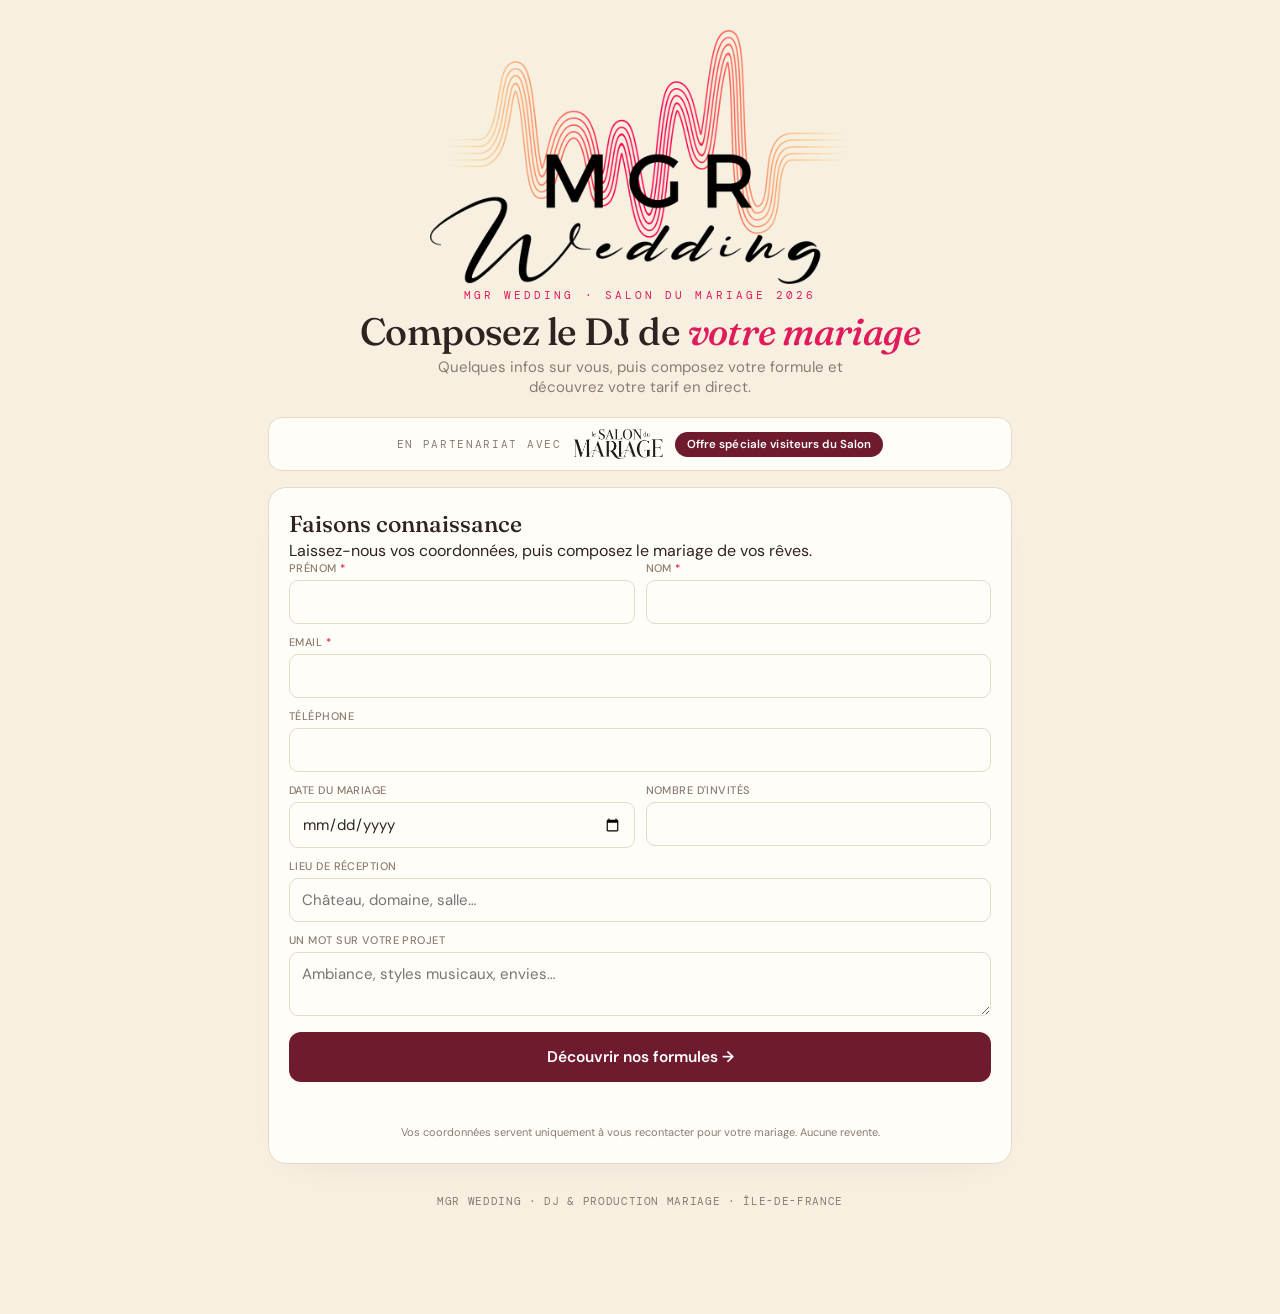
==== salon-du-mariage/index.html @ b14baef6 "Salon du Mariage : page configurateur fantome + fonction lead (Resend) - salon-du-mariage/index.html" ====
<!DOCTYPE html>
<html lang="fr">
<head>
<meta charset="UTF-8">
<meta name="viewport" content="width=device-width, initial-scale=1.0">
<title>MGR Wedding · Composez votre mariage</title>
<link rel="preconnect" href="https://fonts.googleapis.com">
<link rel="preconnect" href="https://fonts.gstatic.com" crossorigin>
<link href="https://fonts.googleapis.com/css2?family=Fraunces:ital,opsz,wght@0,9..144,400;0,9..144,500;0,9..144,600;1,9..144,400&family=DM+Sans:wght@400;500;600&family=DM+Mono:wght@400;500&display=swap" rel="stylesheet">
<style>
  :root{
    --cream:#F7F0E1;
    --cream-2:#FCF7EC;
    --card:#FFFDF8;
    --ink:#2E2320;
    --ink-soft:#8C7B70;
    --line:#E7DAC4;
    --line-soft:#EFE6D5;
    --rose:#E11A5B;       /* magenta du logo */
    --bordeaux:#6E1B2E;   /* bordeaux MGR — boutons */
    --bordeaux-deep:#561321;
    --coral:#F0617A;
    --peach:#F2C79E;
    --rose-soft:#FBE3EC;
    --shadow:rgba(46,35,32,.13);
  }
  *{box-sizing:border-box;margin:0;padding:0}
  html,body{background:var(--cream);color:var(--ink);font-family:"DM Sans",sans-serif;-webkit-font-smoothing:antialiased}
  body{padding-bottom:96px}
  .wrap{max-width:780px;margin:0 auto;padding:0 18px}
  .mono{font-family:"DM Mono",monospace}

  /* HEADER */
  header{text-align:center;padding:30px 18px 6px}
  header img{width:min(78%,420px);height:auto;display:block;margin:0 auto 2px}
  .eyebrow{font-family:"DM Mono",monospace;font-size:11px;letter-spacing:.28em;text-transform:uppercase;color:var(--rose);margin-top:4px}
  h1{font-family:"Fraunces",serif;font-weight:500;font-size:clamp(27px,7vw,38px);line-height:1.04;letter-spacing:-.015em;margin:10px 0 6px}
  h1 em{font-style:italic;color:var(--rose)}
  .lead{color:var(--ink-soft);font-size:15px;max-width:460px;margin:0 auto 8px}

  /* CURSEUR HERO */
  .stage{background:linear-gradient(180deg,var(--cream-2),var(--card));border:1px solid var(--line);border-radius:22px;
    padding:26px 22px 24px;margin-top:18px;box-shadow:0 18px 40px -28px var(--shadow);text-align:center;position:relative;overflow:hidden}
  .fname{font-family:"Fraunces",serif;font-weight:500;font-size:clamp(24px,6vw,32px);letter-spacing:-.01em;transition:opacity .2s}
  .ftag{color:var(--ink-soft);font-size:13.5px;margin:4px auto 16px;max-width:430px;min-height:34px}
  .price{font-family:"Fraunces",serif;font-weight:500;font-size:clamp(46px,15vw,72px);line-height:1;letter-spacing:-.02em;color:var(--rose)}
  .price small{font-size:.34em;color:var(--ink-soft);font-weight:400;letter-spacing:0}
  .price .ttc{display:block;font-family:"DM Mono",monospace;font-size:11px;letter-spacing:.2em;color:var(--ink-soft);text-transform:uppercase;margin-top:6px}

  .slider-block{margin:22px 4px 4px}
  input[type=range]{-webkit-appearance:none;appearance:none;width:100%;height:6px;border-radius:6px;
    background:linear-gradient(90deg,var(--peach),var(--coral),var(--rose));outline:none}
  input[type=range]::-webkit-slider-thumb{-webkit-appearance:none;appearance:none;width:30px;height:30px;border-radius:50%;
    background:#fff;border:3px solid var(--rose);box-shadow:0 4px 12px -3px var(--shadow);cursor:pointer}
  input[type=range]::-moz-range-thumb{width:30px;height:30px;border-radius:50%;background:#fff;border:3px solid var(--rose);cursor:pointer}
  .ticks{display:flex;justify-content:space-between;margin-top:12px;gap:4px}
  .ticks span{flex:1;font-size:10.5px;color:var(--ink-soft);text-align:center;cursor:pointer;line-height:1.2;transition:color .2s}
  .ticks span.on{color:var(--rose);font-weight:600}
  .hint-slide{font-family:"DM Mono",monospace;font-size:11px;color:var(--ink-soft);letter-spacing:.04em;margin-top:14px}

  /* INCLUS */
  .inclus{margin-top:18px;text-align:left}
  .inclus h3{font-family:"DM Mono",monospace;font-size:11px;letter-spacing:.16em;text-transform:uppercase;color:var(--ink-soft);margin-bottom:9px}
  .chips{display:flex;flex-wrap:wrap;gap:7px}
  .chip{font-size:12.5px;background:var(--rose-soft);color:#9e1142;border-radius:20px;padding:6px 12px;line-height:1.2}
  .chip::before{content:"✓ ";color:var(--rose)}

  /* NUDGE */
  .nudge{display:none;margin-top:16px;background:#fff;border:1px solid var(--coral);border-left:4px solid var(--rose);
    border-radius:12px;padding:13px 15px;text-align:left;font-size:13.5px;color:var(--ink)}
  .nudge.show{display:block}
  .nudge b{color:var(--rose)}
  .nudge button{margin-top:9px;font-family:"DM Sans";font-size:12.5px;font-weight:600;background:var(--bordeaux);color:#fff;border:none;border-radius:8px;padding:8px 14px;cursor:pointer}

  /* OPTIONS */
  .sec{margin-top:30px}
  .sec-h{display:flex;align-items:baseline;justify-content:space-between;margin-bottom:6px}
  .sec-h h2{font-family:"Fraunces",serif;font-weight:500;font-size:21px}
  .sec-h .sub{font-size:12.5px;color:var(--ink-soft)}
  .cat{font-family:"DM Mono",monospace;font-size:11px;letter-spacing:.16em;text-transform:uppercase;color:var(--rose);margin:20px 2px 10px}
  .opt{display:flex;align-items:center;gap:13px;background:var(--card);border:1px solid var(--line-soft);border-radius:13px;
    padding:13px 15px;margin-bottom:8px;cursor:pointer;transition:border-color .15s,background .15s}
  .opt:hover{border-color:var(--coral)}
  .opt.sel{border-color:var(--rose);background:#fffaf7}
  .opt.inc{cursor:default;opacity:.72;background:var(--cream-2)}
  .opt .box{flex:0 0 auto;width:22px;height:22px;border-radius:7px;border:1.5px solid var(--line);background:#fff;
    display:flex;align-items:center;justify-content:center;font-size:13px;color:#fff;transition:.15s}
  .opt.sel .box{background:var(--rose);border-color:var(--rose)}
  .opt.inc .box{background:var(--peach);border-color:var(--peach)}
  .opt .txt{flex:1;min-width:0}
  .opt .nm{font-size:14.5px;font-weight:500;line-height:1.25}
  .opt .ds{font-size:12px;color:var(--ink-soft);margin-top:2px}
  .opt .pr{font-family:"DM Mono",monospace;font-size:14px;color:var(--ink);white-space:nowrap}
  .opt.inc .pr{color:var(--ink-soft);font-size:11px;text-transform:uppercase;letter-spacing:.08em}
  .opt .pr.devis{font-size:11px;color:var(--rose);text-transform:uppercase;letter-spacing:.06em}

  /* STICKY TOTAL */
  .bar{position:fixed;left:0;right:0;bottom:0;background:rgba(255,253,248,.96);backdrop-filter:blur(8px);
    border-top:1px solid var(--line);padding:11px 18px;z-index:40}
  .bar .in{max-width:780px;margin:0 auto;display:flex;align-items:center;justify-content:space-between;gap:14px}
  .bar .lab{font-size:11px;color:var(--ink-soft);text-transform:uppercase;letter-spacing:.08em}
  .bar .tot{font-family:"Fraunces",serif;font-size:27px;font-weight:500;color:var(--rose);line-height:1}
  .bar .tot small{font-size:.42em;color:var(--ink-soft);font-weight:400}
  .cta{font-family:"DM Sans";font-weight:600;font-size:15px;background:var(--bordeaux);color:#fff;border:none;
    border-radius:12px;padding:14px 20px;cursor:pointer;white-space:nowrap;transition:transform .1s}
  .cta:active{transform:scale(.97)}
  #send{white-space:normal;line-height:1.15;text-align:center;max-width:54%;padding:11px 16px;font-size:14px}

  /* MODAL FORM */
  .modal{position:fixed;inset:0;background:rgba(46,35,32,.55);backdrop-filter:blur(3px);z-index:60;
    display:none;align-items:flex-end;justify-content:center;padding:0}
  .modal.show{display:flex}
  .sheet{background:var(--cream);width:100%;max-width:560px;max-height:94vh;overflow-y:auto;
    border-radius:22px 22px 0 0;padding:24px 22px 30px;animation:up .28s cubic-bezier(.2,.7,.2,1)}
  @keyframes up{from{transform:translateY(40px);opacity:.6}to{transform:translateY(0);opacity:1}}
  .sheet .x{float:right;font-size:22px;color:var(--ink-soft);cursor:pointer;line-height:1;border:none;background:none}
  .sheet h2{font-family:"Fraunces",serif;font-weight:500;font-size:23px;margin-bottom:2px}
  .sheet .sh-sub{font-size:13.5px;color:var(--ink-soft);margin-bottom:16px}
  .recap{background:var(--card);border:1px solid var(--line);border-radius:12px;padding:13px 15px;margin-bottom:18px;font-size:13.5px}
  .recap .l{display:flex;justify-content:space-between;padding:3px 0;color:var(--ink-soft)}
  .recap .l b{color:var(--ink);font-family:"DM Mono",monospace}
  .recap .grand{border-top:1px solid var(--line);margin-top:7px;padding-top:9px;font-size:16px}
  .recap .grand b{color:var(--rose);font-size:18px}
  .fgrid{display:grid;grid-template-columns:1fr 1fr;gap:11px}
  .f{display:flex;flex-direction:column;gap:5px}
  .f.full{grid-column:1/-1}
  .f label{font-size:11px;letter-spacing:.04em;color:var(--ink-soft);text-transform:uppercase;font-weight:500}
  .f input,.f textarea{font-family:"DM Sans";font-size:15px;color:var(--ink);background:var(--card);
    border:1px solid var(--line);border-radius:9px;padding:11px 12px;width:100%}
  .f input:focus,.f textarea:focus{outline:2px solid var(--rose);outline-offset:1px;border-color:var(--rose)}
  .f .req{color:var(--rose)}
  .submit{font-family:"DM Sans";font-weight:600;font-size:15.5px;background:var(--bordeaux);color:#fff;border:none;
    border-radius:12px;padding:15px;width:100%;margin-top:16px;cursor:pointer}
  .submit:disabled{opacity:.6}
  .ok{text-align:center;padding:34px 10px}
  .ok .big{font-family:"Fraunces",serif;font-size:26px;color:var(--rose);margin-bottom:8px}
  .ok p{color:var(--ink-soft);font-size:14.5px;max-width:380px;margin:0 auto}
  .err{color:var(--rose);font-size:13px;margin-top:10px;text-align:center;min-height:18px}
  .legal{font-size:11px;color:var(--ink-soft);margin-top:14px;text-align:center;line-height:1.5}
  footer{text-align:center;padding:30px 18px 10px;font-family:"DM Mono",monospace;font-size:11px;letter-spacing:.06em;color:var(--ink-soft)}
  /* PARTENARIAT SALON */
  .partner{display:flex;align-items:center;justify-content:center;gap:12px;flex-wrap:wrap;
    margin-top:6px;padding:11px 16px;background:var(--card);border:1px solid var(--line);border-radius:14px}
  .partner .po-txt{font-family:"DM Mono",monospace;font-size:10.5px;letter-spacing:.16em;text-transform:uppercase;color:var(--ink-soft)}
  .partner .po-logo{height:30px;width:auto;display:block}
  .partner .po-badge{font-size:11.5px;font-weight:600;color:#fff;background:var(--bordeaux);border-radius:20px;padding:5px 12px;letter-spacing:.01em}
  .remise-line{display:none;margin-top:8px;font-size:13px}
  .remise-line .strike{text-decoration:line-through;color:var(--ink-soft);font-family:"DM Mono",monospace;margin-right:8px}
  .remise-line .save{color:var(--rose);font-weight:600;background:var(--rose-soft);padding:3px 10px;border-radius:20px;font-size:12px}
  /* ÉTAPE 1 + OVERLAY */
  .form-card{background:var(--card);border:1px solid var(--line);border-radius:18px;padding:22px 20px;margin-top:16px;box-shadow:0 14px 36px -26px var(--shadow)}
  .form-card h2{font-family:"Fraunces",serif;font-weight:500;font-size:23px;margin-bottom:2px}
  .back{background:none;border:none;color:var(--ink-soft);font-family:"DM Sans";font-size:13px;cursor:pointer;padding:10px 0 4px;margin-top:4px}
  .back:hover{color:var(--rose)}
  .overlay{position:fixed;inset:0;background:rgba(46,35,32,.55);backdrop-filter:blur(3px);z-index:60;display:none;align-items:center;justify-content:center;padding:24px}
  .overlay.show{display:flex}
  .ok-card{background:var(--cream);border-radius:20px;padding:32px 26px;max-width:420px;text-align:center;animation:up .28s cubic-bezier(.2,.7,.2,1)}
  .ok-card .big{font-family:"Fraunces",serif;font-size:27px;color:var(--rose);margin-bottom:10px}
  .ok-card p{color:var(--ink-soft);font-size:14.5px;margin-bottom:18px;line-height:1.5}
  .ok-card .cta{width:100%}
</style>
</head>
<body>
<header>
  <img id="logo" alt="MGR Wedding">
  <div class="eyebrow">MGR Wedding · Salon du Mariage 2026</div>
  <div class="wrap">
    <h1>Composez le DJ de <em>votre mariage</em></h1>
    <p class="lead">Quelques infos sur vous, puis composez votre formule et découvrez votre tarif en direct.</p>
  </div>
</header>

<div class="wrap">
  <div class="partner">
    <span class="po-txt">En partenariat avec</span>
    <img id="sdm" class="po-logo" alt="le Salon du Mariage">
    <span class="po-badge">Offre spéciale visiteurs du Salon</span>
  </div>

  <!-- ÉTAPE 1 — VOS COORDONNÉES -->
  <section id="step-info">
    <div class="form-card">
      <h2>Faisons connaissance</h2>
      <p class="sh-sub">Laissez-nous vos coordonnées, puis composez le mariage de vos rêves.</p>
      <div class="fgrid">
        <div class="f"><label>Prénom <span class="req">*</span></label><input id="c-prenom" autocomplete="given-name"></div>
        <div class="f"><label>Nom <span class="req">*</span></label><input id="c-nom" autocomplete="family-name"></div>
        <div class="f full"><label>Email <span class="req">*</span></label><input id="c-email" type="email" autocomplete="email"></div>
        <div class="f full"><label>Téléphone</label><input id="c-tel" type="tel" autocomplete="tel"></div>
        <div class="f"><label>Date du mariage</label><input id="c-date" type="date"></div>
        <div class="f"><label>Nombre d'invités</label><input id="c-inv" type="number" inputmode="numeric"></div>
        <div class="f full"><label>Lieu de réception</label><input id="c-lieu" placeholder="Château, domaine, salle…"></div>
        <div class="f full"><label>Un mot sur votre projet</label><textarea id="c-msg" rows="2" placeholder="Ambiance, styles musicaux, envies…"></textarea></div>
      </div>
      <button class="submit" id="go-formules">Découvrir nos formules →</button>
      <div class="err" id="err"></div>
      <div class="legal">Vos coordonnées servent uniquement à vous recontacter pour votre mariage. Aucune revente.</div>
    </div>
  </section>

  <!-- ÉTAPE 2 — LES FORMULES -->
  <section id="step-config" style="display:none">
    <button class="back" id="back">← Modifier mes coordonnées</button>
    <div class="stage">
      <div class="fname" id="fname">—</div>
      <div class="ftag" id="ftag">—</div>
      <div class="price"><span id="price">—</span><small> €</small><span class="ttc">TTC · tout compris</span></div>
      <div class="remise-line" id="remiseLine"></div>

      <div class="slider-block">
        <input type="range" id="slider" min="0" max="4" step="1" value="0">
        <div class="ticks" id="ticks"></div>
        <div class="hint-slide">↤ glissez pour changer de formule ↦</div>
      </div>

      <div class="nudge" id="nudge">
        <span id="nudge-txt"></span>
        <button id="nudge-btn">Voir cette formule</button>
      </div>

      <div class="inclus">
        <h3>Inclus dans cette formule</h3>
        <div class="chips" id="chips"></div>
      </div>
    </div>

    <div class="sec">
      <div class="sec-h">
        <h2>Personnalisez votre soirée</h2>
        <span class="sub">à la carte</span>
      </div>
      <div id="options"></div>
    </div>
  </section>
</div>

<div class="bar" id="bar" style="display:none">
  <div class="in">
    <div>
      <div class="lab">Votre estimation</div>
      <div class="tot"><span id="bartot">999</span> <small>€ TTC</small></div>
    </div>
    <button class="cta" id="send">Envoyer ma demande à MGR Wedding</button>
  </div>
</div>

<!-- OVERLAY SUCCÈS -->
<div class="overlay" id="overlay">
  <div class="ok-card">
    <div class="big">Merci <span id="ok-name"></span> ✦</div>
    <p>Votre sélection est transmise à l'équipe MGR Wedding. On vous recontacte très vite pour en parler de vive voix.</p>
    <button class="cta" id="ok-close">Fermer</button>
  </div>
</div>

<footer>MGR WEDDING · DJ &amp; PRODUCTION MARIAGE · ÎLE-DE-FRANCE</footer>

<script>window.MGR_LOGO="[data-uri]";window.SDM_LOGO="[data-uri]";</script>
<script>
document.getElementById("logo").src = window.MGR_LOGO || "";
document.getElementById("sdm").src = window.SDM_LOGO || "";

/* ---------- DONNÉES ---------- */
const FORMULES = [
  {id:"economic", nom:"Economic",        prix:999,  remise:0,   tag:"Le DJ et son talent, sur la sonorisation déjà présente dans votre lieu."},
  {id:"basic",    nom:"Basic",           prix:1899, remise:0,   tag:"Sonorisation, lumières de piste et micro sans fil : une belle fête clé en main."},
  {id:"beau",     nom:"Beau mariage",    prix:2699, remise:100, tag:"Une vraie production son & lumière, jusqu'à 200 invités, avec effets."},
  {id:"sublime",  nom:"Sublime mariage", prix:3999, remise:200, tag:"Le grand jeu : étincelles, ambiance lumineuse, sono cocktail, scénographie."},
  {id:"vip",      nom:"Mariage VIP",     prix:5490, remise:250, tag:"Photobooth bois, 4 jets de scène, double technicien — l'expérience signature."},
];
/* prix après remise partenariat Salon du Mariage */
const prixNet = f => f.prix - (f.remise||0);

/* options incluses par formule (par index) */
const INCLUS = [
  [],
  ["sono_facade","lumiere_piste","micro_hf"],
  ["sono_grande","lumiere_premium","uplighting","djbooth","fumee","micro_hf","micro_hf2"],
  ["sono_grande","lumiere_premium","uplighting","djbooth","fumee","micro_hf","micro_hf2","sono_cocktail_ext","etincelles2"],
  ["sono_grande","lumiere_premium","uplighting","djbooth","fumee","micro_hf","micro_hf2","sono_cocktail_ext","etincelles4","photobooth"],
];
/* libellés "inclus" courts pour les chips */
const CHIP = {
  dj:"DJ Open Format", coord:"Coordination & playlist",
  sono_facade:"Sonorisation", sono_grande:"Sono 200 invités", lumiere_piste:"Lumières piste",
  lumiere_premium:"Lyres & beam", uplighting:"Ambiance lumineuse", djbooth:"DJ booth habillé",
  fumee:"Fumée 1ʳᵉ danse", micro_hf:"Micro HF", micro_hf2:"2ᵉ micro HF",
  sono_cocktail_ext:"Sono cocktail ext.", etincelles2:"2 jets de scène", etincelles4:"4 jets de scène",
  photobooth:"Photobooth bois", tech2:"2ᵉ technicien",
};
/* chips de base toujours présentes */
const CHIP_BASE = ["dj","coord"];
const CHIP_VIP_EXTRA = ["tech2"];

const OPTIONS = [
  {cat:"Sonorisation", items:[
    {id:"sono_facade", nm:"Sonorisation façade", ds:"Jusqu'à 150 invités", pr:650},
    {id:"sono_grande", nm:"Sonorisation grande salle", ds:"Jusqu'à 200 invités", pr:990},
    {id:"sono_cocktail_ext", nm:"Sono cocktail extérieure sans fil", ds:"1 point d'écoute · ~100 m", pr:350},
    {id:"point_sup", nm:"Point d'écoute supplémentaire", ds:"Zone extérieure en plus", pr:180},
    {id:"ceremonie", nm:"Sonorisation cérémonie laïque", ds:"2 colonnes + 2 micros", pr:350},
  ]},
  {cat:"Micros", items:[
    {id:"micro_hf", nm:"Micro sans fil HF", ds:"Discours & animations", pr:90},
    {id:"micro_hf2", nm:"2ᵉ micro sans fil HF", ds:"Pour les échanges à deux voix", pr:60},
  ]},
  {cat:"Lumière", items:[
    {id:"lumiere_piste", nm:"Pack lumière piste de danse", ds:"Jeux de lumière synchronisés", pr:350},
    {id:"lumiere_premium", nm:"Pack lumière premium", ds:"Lyres + beam, contrôle DMX", pr:590},
    {id:"uplighting", nm:"Mise en lumière d'ambiance", ds:"6 projecteurs sans fil, couleur au choix", pr:290},
    {id:"djbooth", nm:"DJ booth habillé", ds:"Façade élégante, pas de table nue", pr:250},
  ]},
  {cat:"Effets", items:[
    {id:"fumee", nm:"Fumée lourde — 1ʳᵉ danse", ds:"Danser sur un nuage", pr:150},
    {id:"etincelles2", nm:"2 jets de scène — entrée", ds:"Étincelles froides, jusqu'à 5 m, sans danger", pr:250},
    {id:"etincelles4", nm:"4 jets de scène", ds:"Étincelles froides, effet spectaculaire", pr:420},
    {id:"confettis", nm:"Canons à confettis (×2)", ds:"Final ou dernière danse", pr:90},
    {id:"bulles", nm:"Machine à bulles", ds:"Sortie de cérémonie", pr:110},
  ]},
  {cat:"Image & souvenirs", items:[
    {id:"photobooth", nm:"Photobooth bois premium", ds:"Tirages instantanés toute la soirée", pr:490},
    {id:"videoproj", nm:"Vidéoprojecteur + écran", ds:"Diaporama, projection", pr:180},
  ]},
];
const OPT_BY_ID = {};
OPTIONS.forEach(c=>c.items.forEach(o=>OPT_BY_ID[o.id]=o));

/* ---------- ÉTAT ---------- */
let fIndex = 0;
let selected = new Set();

const $ = id => document.getElementById(id);
const fmt = n => Math.round(n).toLocaleString("fr-FR");

function inclusSet(){ return new Set(INCLUS[fIndex]); }

function total(){
  const inc = inclusSet();
  let t = prixNet(FORMULES[fIndex]);
  selected.forEach(id=>{
    if(inc.has(id)) return;
    const o = OPT_BY_ID[id];
    if(o && o.pr) t += o.pr;
  });
  return t;
}

function renderTicks(){
  $("ticks").innerHTML = FORMULES.map((f,i)=>
    `<span class="${i===fIndex?'on':''}" data-i="${i}">${f.nom}</span>`).join("");
  $("ticks").querySelectorAll("span").forEach(s=>
    s.onclick=()=>{ setFormula(+s.dataset.i); });
}

function renderChips(){
  const inc = INCLUS[fIndex];
  let ids = [...CHIP_BASE];
  if(fIndex===0){ /* economic : juste base */ }
  else ids = ids.concat(inc);
  if(fIndex===4) ids = ids.concat(CHIP_VIP_EXTRA);
  // dédoublonnage en gardant l'ordre
  const seen=new Set(); ids=ids.filter(x=>!seen.has(x)&&seen.add(x));
  $("chips").innerHTML = ids.map(id=>`<span class="chip">${CHIP[id]||id}</span>`).join("");
}

/* si la formule inclut déjà la version supérieure, on masque l'option inférieure */
const SUPERSEDED_BY = { sono_facade:"sono_grande", lumiere_piste:"lumiere_premium", etincelles2:"etincelles4" };

function renderOptions(){
  const inc = inclusSet();
  $("options").innerHTML = OPTIONS.map(cat=>{
    const items = cat.items.filter(o=> !(SUPERSEDED_BY[o.id] && inc.has(SUPERSEDED_BY[o.id])));
    if(!items.length) return "";
    return `
    <div class="cat">${cat.cat}</div>
    ${items.map(o=>{
      const isInc = inc.has(o.id);
      const isSel = selected.has(o.id);
      const cls = isInc ? "opt inc" : (isSel ? "opt sel" : "opt");
      const price = isInc ? "Inclus"
        : (o.pr===null ? `<span class="pr devis">sur devis</span>` : `<span class="pr">+ ${fmt(o.pr)} €</span>`);
      const box = isInc ? "✓" : (isSel ? "✓" : "");
      return `<div class="${cls}" data-id="${o.id}" ${isInc?"":'role="button"'}>
        <div class="box">${box}</div>
        <div class="txt"><div class="nm">${o.nm}</div><div class="ds">${o.ds}</div></div>
        ${isInc?`<span class="pr">Inclus</span>`:price}
      </div>`;
    }).join("")}
  `;
  }).join("");
  $("options").querySelectorAll(".opt:not(.inc)").forEach(el=>
    el.onclick=()=>toggleOpt(el.dataset.id));
}

function renderNudge(){
  const n=$("nudge");
  if(fIndex>=FORMULES.length-1){ n.classList.remove("show"); return; }
  const next=FORMULES[fIndex+1];
  const nextNet=prixNet(next);
  if(total() > nextNet){
    $("nudge-txt").innerHTML = `À ce stade, la formule <b>${next.nom}</b> revient moins cher (<b>${fmt(nextNet)} €</b>, offre Salon incluse) et inclut déjà plusieurs de ces options.`;
    n.classList.add("show");
  } else n.classList.remove("show");
}

function renderPrice(){
  const t=total();
  $("price").textContent=fmt(t);
  $("bartot").textContent=fmt(t);
  const f=FORMULES[fIndex];
  const rl=$("remiseLine");
  if(f.remise>0){
    rl.innerHTML=`<span class="strike">${fmt(f.prix)} €</span> <span class="save">Offre Salon −${fmt(f.remise)} €</span>`;
    rl.style.display="block";
  } else { rl.style.display="none"; }
}

function renderFormula(){
  $("fname").textContent=FORMULES[fIndex].nom;
  $("ftag").textContent=FORMULES[fIndex].tag;
  $("slider").value=fIndex;
}

function renderAll(){
  renderFormula(); renderTicks(); renderChips(); renderOptions(); renderPrice(); renderNudge();
}

function setFormula(i){
  fIndex=Math.max(0,Math.min(FORMULES.length-1,i));
  // on retire des "sélections" les options désormais incluses (évite double compte)
  const inc=inclusSet();
  inc.forEach(id=>selected.delete(id));
  renderAll();
  save();
}
function toggleOpt(id){
  if(selected.has(id)) selected.delete(id); else selected.add(id);
  renderOptions(); renderPrice(); renderNudge(); save();
}

$("slider").addEventListener("input",e=>setFormula(+e.target.value));

/* ---------- ÉTAPE 1 → ÉTAPE 2 + ENVOI ---------- */
$("nudge-btn").onclick=()=>setFormula(fIndex+1);

function currentLead(){
  const inc=inclusSet();
  const opts=[...selected].filter(id=>!inc.has(id)).map(id=>{
    const o=OPT_BY_ID[id]; return {nom:o.nm, prix:o.pr};
  });
  return {
    recuLe:new Date().toISOString(),
    contact:{
      prenom:$("c-prenom").value.trim(), nom:$("c-nom").value.trim(),
      email:$("c-email").value.trim(), tel:$("c-tel").value.trim(),
      date:$("c-date").value, invites:$("c-inv").value, lieu:$("c-lieu").value.trim(),
      message:$("c-msg").value.trim()
    },
    formule:FORMULES[fIndex].nom, prixFormule:FORMULES[fIndex].prix,
    remiseSalon:FORMULES[fIndex].remise||0,
    options:opts, totalTTC:total()
  };
}

async function backupLocal(lead){
  try{
    let list=[];
    try{ const r=await window.storage.get("mgr_leads"); if(r&&r.value) list=JSON.parse(r.value); }catch(e){}
    list.push(lead);
    await window.storage.set("mgr_leads", JSON.stringify(list));
  }catch(e){ /* storage indisponible : on continue quand même */ }
}

async function sendLead(lead){
  const c=lead.contact;
  try{
    const res=await fetch("/api/lead",{
      method:"POST", headers:{"Content-Type":"application/json"}, body:JSON.stringify(lead)
    });
    if(!res.ok) throw new Error("api");
  }catch(e){
    // repli : email pré-rempli pour ne rien perdre
    const sujet=encodeURIComponent("Mariage — "+c.prenom+" "+c.nom);
    const corps=encodeURIComponent(
      "Formule: "+lead.formule+" ("+fmt(lead.prixFormule)+" €)"+(lead.remiseSalon?" − remise Salon "+fmt(lead.remiseSalon)+" €":"")+"\n"+
      "Options: "+(lead.options.map(o=>o.nom).join(", ")||"—")+"\n"+
      "Total estimé: "+fmt(lead.totalTTC)+" € TTC\n\n"+
      "Email: "+c.email+"\nTél: "+c.tel+"\nDate: "+c.date+"\nInvités: "+c.invites+"\nLieu: "+c.lieu+"\nMessage: "+c.message
    );
    try{ window.location.href="mailto:contact@mgrevents.fr?subject="+sujet+"&body="+corps; }catch(_){}
  }
}

/* Étape 1 : on valide les coordonnées, on capture le lead, puis on déroule les formules */
$("go-formules").onclick=async ()=>{
  const c=currentLead().contact;
  if(!c.prenom||!c.nom||!c.email){ $("err").textContent="Merci de renseigner au moins prénom, nom et email."; return; }
  $("err").textContent="";
  $("go-formules").disabled=true; $("go-formules").textContent="Un instant…";
  const lead=currentLead();
  await backupLocal(lead);     // contact sécurisé tout de suite
  sendLead(lead);              // capture du lead dès l'étape 1 (sans bloquer)
  $("step-info").style.display="none";
  $("step-config").style.display="block";
  $("bar").style.display="block";
  window.scrollTo({top:0,behavior:"smooth"});
  $("go-formules").disabled=false; $("go-formules").textContent="Découvrir nos formules →";
};

/* Retour aux coordonnées */
$("back").onclick=()=>{
  $("step-config").style.display="none";
  $("bar").style.display="none";
  $("step-info").style.display="block";
  window.scrollTo({top:0,behavior:"smooth"});
};

/* Étape 2 : envoi de la sélection finale */
$("send").onclick=async ()=>{
  $("send").disabled=true; $("send").textContent="Envoi…";
  const lead=currentLead();
  await backupLocal(lead);
  await sendLead(lead);
  $("ok-name").textContent=lead.contact.prenom||"";
  $("overlay").classList.add("show");
  $("send").disabled=false; $("send").textContent="Envoyer ma demande à MGR Wedding";
};
$("ok-close").onclick=()=>$("overlay").classList.remove("show");

/* ---------- PERSISTANCE choix (confort salon) ---------- */
async function save(){ try{ await window.storage.set("mgr_config",JSON.stringify({fIndex,selected:[...selected]})); }catch(e){} }
async function boot(){
  try{ const r=await window.storage.get("mgr_config"); if(r&&r.value){ const s=JSON.parse(r.value); fIndex=s.fIndex||0; selected=new Set(s.selected||[]); } }catch(e){}
  renderAll();
}
boot();
</script>
</body>
</html>
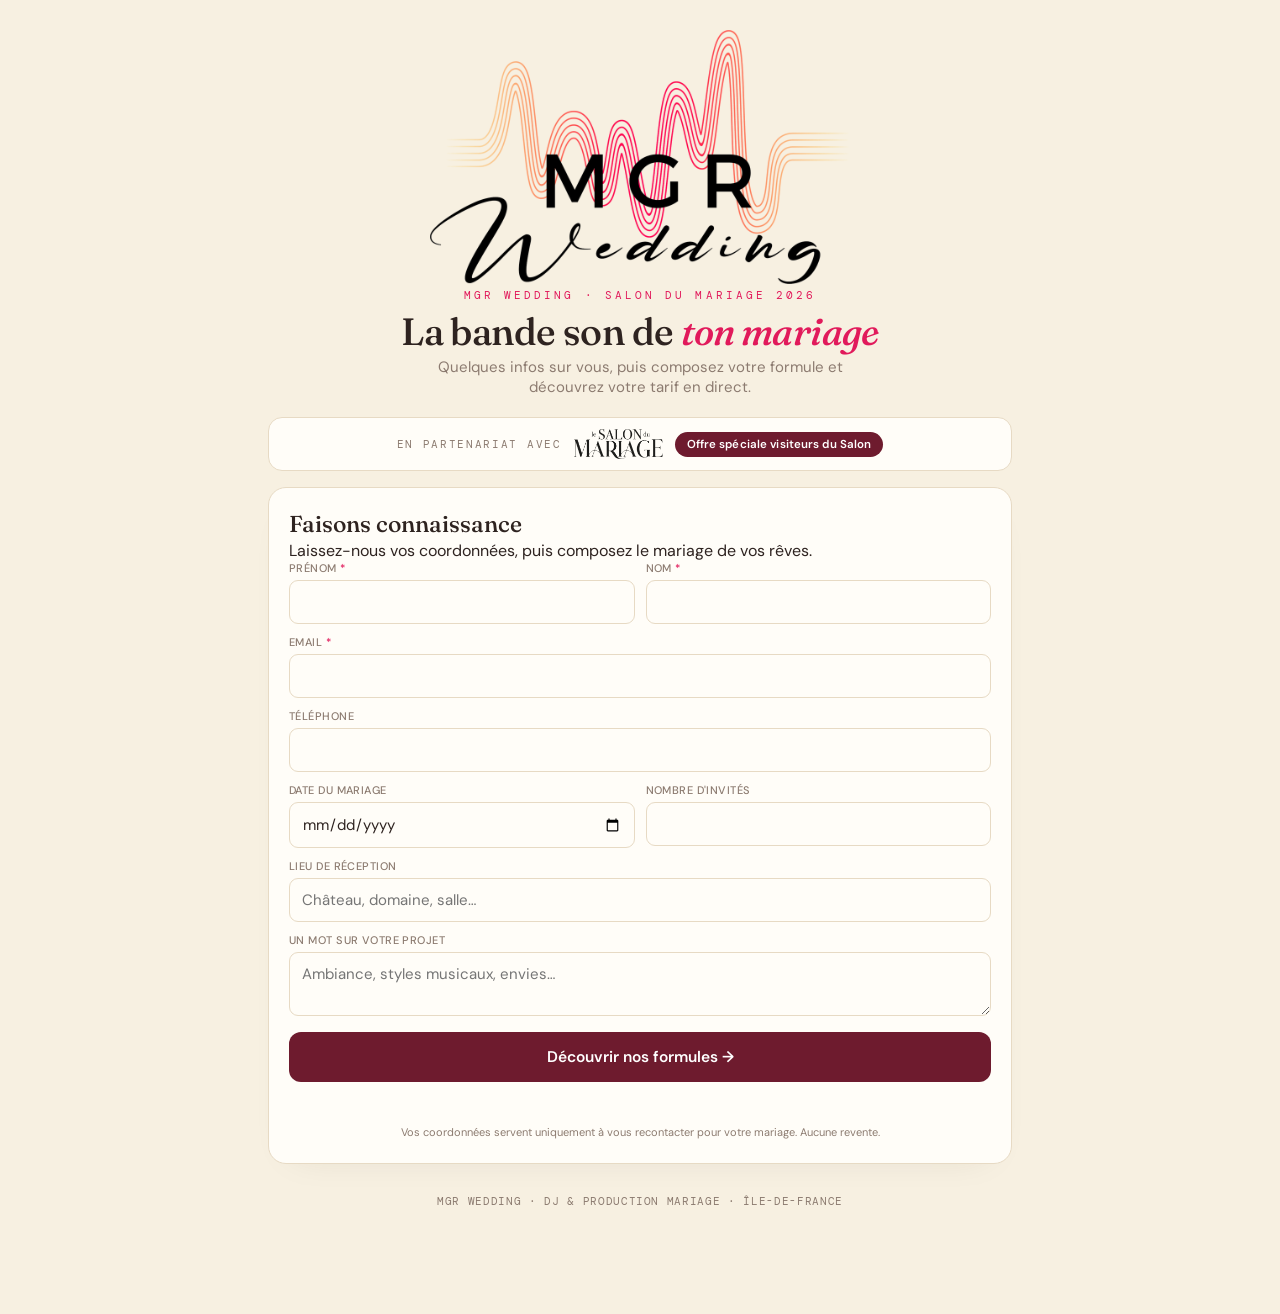
==== commit 6c591fe6: "Contenu : renomme formules (Economic Wedding, Basic Wedding) + titre configurateur - config.js : Eco" ====
--- a/salon-du-mariage/index.html
+++ b/salon-du-mariage/index.html
@@ -3,7 +3,7 @@
 <head>
 <meta charset="UTF-8">
 <meta name="viewport" content="width=device-width, initial-scale=1.0">
-<title>MGR Wedding · Composez votre mariage</title>
+<title>MGR Wedding · La bande son de ton mariage</title>
 <link rel="preconnect" href="https://fonts.googleapis.com">
 <link rel="preconnect" href="https://fonts.gstatic.com" crossorigin>
 <link href="https://fonts.googleapis.com/css2?family=Fraunces:ital,opsz,wght@0,9..144,400;0,9..144,500;0,9..144,600;1,9..144,400&family=DM+Sans:wght@400;500;600&family=DM+Mono:wght@400;500&display=swap" rel="stylesheet">
@@ -165,7 +165,7 @@
   <img id="logo" alt="MGR Wedding">
   <div class="eyebrow">MGR Wedding · Salon du Mariage 2026</div>
   <div class="wrap">
-    <h1>Composez le DJ de <em>votre mariage</em></h1>
+    <h1>La bande son de <em>ton mariage</em></h1>
     <p class="lead">Quelques infos sur vous, puis composez votre formule et découvrez votre tarif en direct.</p>
   </div>
 </header>
